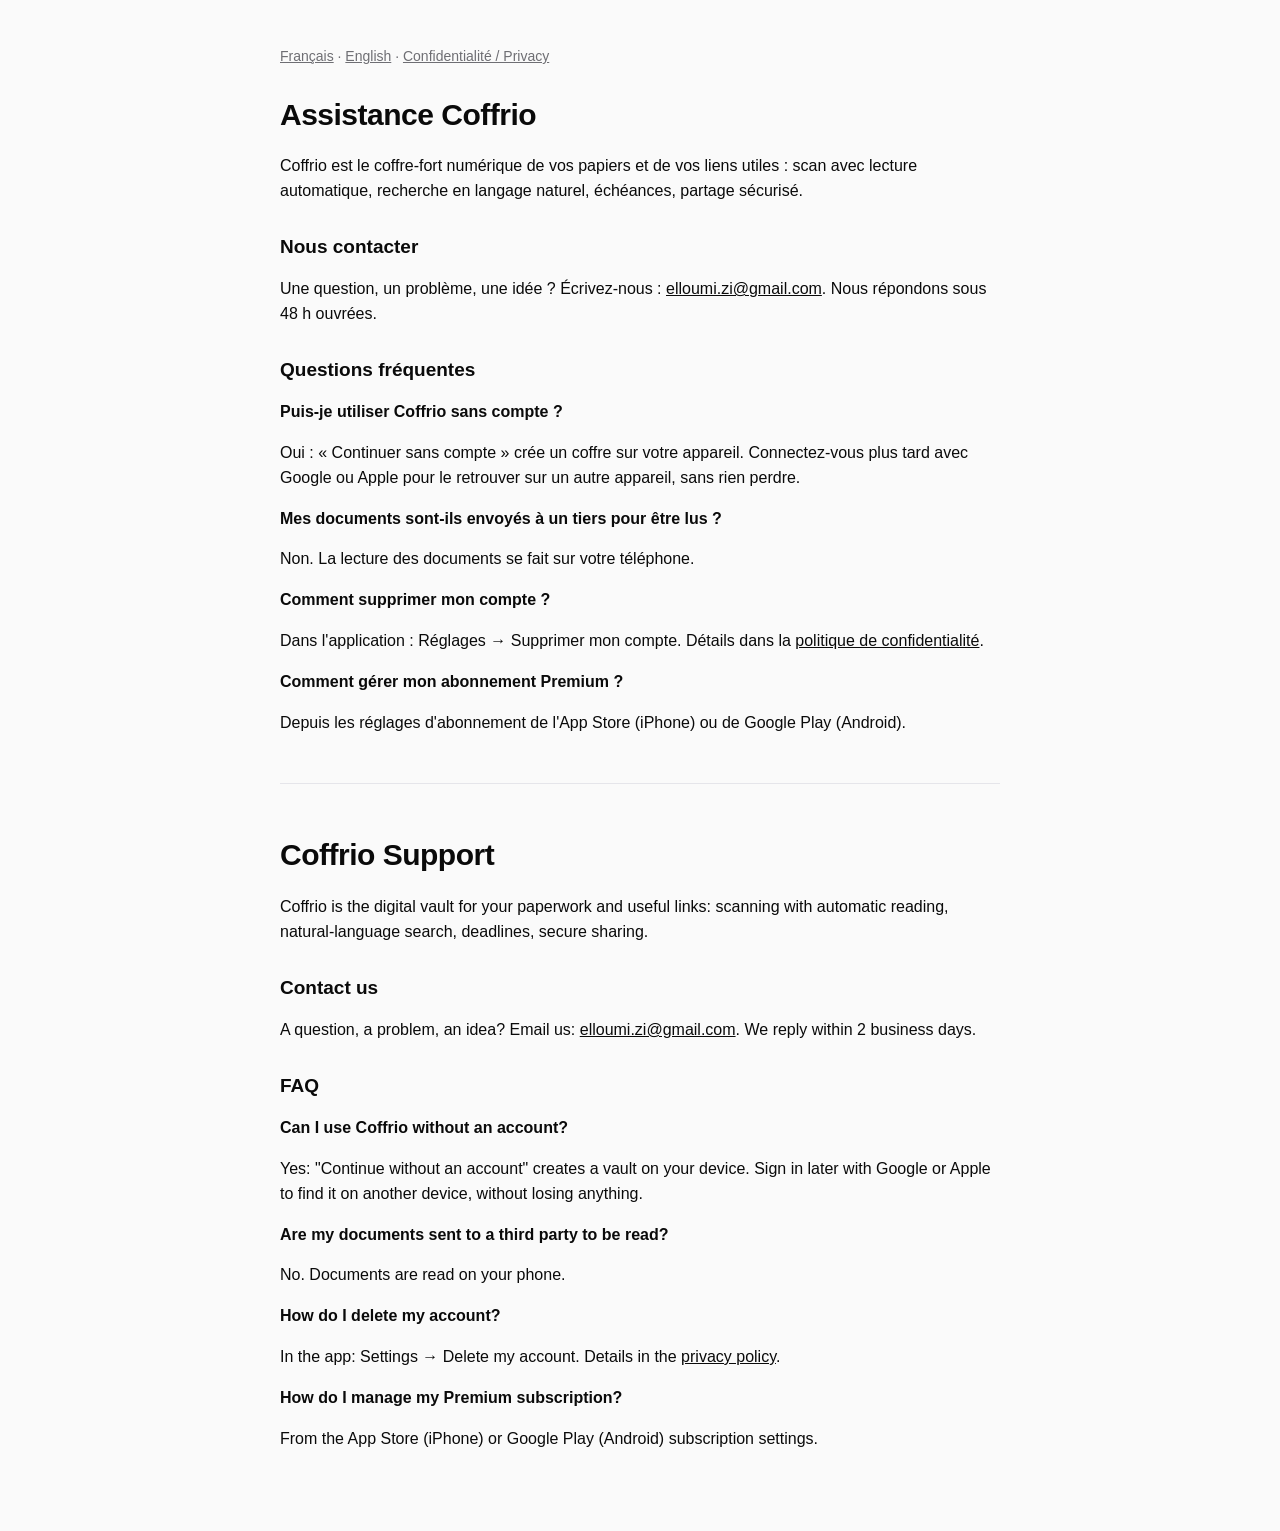
==== index.html @ 4273bc97 "Pages légales Coffrio : assistance et confidentialité (FR/EN) Co-Authored-By: Claude Opus 5 (1M cont" ====
<!doctype html>
<html lang="fr">
<head>
<meta charset="utf-8">
<meta name="viewport" content="width=device-width, initial-scale=1">
<title>Coffrio — Assistance / Support</title>
<link rel="stylesheet" href="style.css">
</head>
<body>
<main>
<p class="lang"><a href="#fr">Français</a> · <a href="#en">English</a> · <a href="privacy.html">Confidentialité / Privacy</a></p>

<section id="fr">
<h1>Assistance Coffrio</h1>
<p>Coffrio est le coffre-fort numérique de vos papiers et de vos liens utiles : scan avec lecture automatique, recherche en langage naturel, échéances, partage sécurisé.</p>

<h2>Nous contacter</h2>
<p>Une question, un problème, une idée ? Écrivez-nous : <a href="mailto:elloumi.zi@gmail.com?subject=Coffrio">elloumi.zi@gmail.com</a>. Nous répondons sous 48 h ouvrées.</p>

<h2>Questions fréquentes</h2>
<h3>Puis-je utiliser Coffrio sans compte ?</h3>
<p>Oui : « Continuer sans compte » crée un coffre sur votre appareil. Connectez-vous plus tard avec Google ou Apple pour le retrouver sur un autre appareil, sans rien perdre.</p>
<h3>Mes documents sont-ils envoyés à un tiers pour être lus ?</h3>
<p>Non. La lecture des documents se fait sur votre téléphone.</p>
<h3>Comment supprimer mon compte ?</h3>
<p>Dans l'application : Réglages → Supprimer mon compte. Détails dans la <a href="privacy.html#supprimer-compte">politique de confidentialité</a>.</p>
<h3>Comment gérer mon abonnement Premium ?</h3>
<p>Depuis les réglages d'abonnement de l'App Store (iPhone) ou de Google Play (Android).</p>
</section>

<hr>

<section id="en">
<h1>Coffrio Support</h1>
<p>Coffrio is the digital vault for your paperwork and useful links: scanning with automatic reading, natural-language search, deadlines, secure sharing.</p>

<h2>Contact us</h2>
<p>A question, a problem, an idea? Email us: <a href="mailto:elloumi.zi@gmail.com?subject=Coffrio">elloumi.zi@gmail.com</a>. We reply within 2 business days.</p>

<h2>FAQ</h2>
<h3>Can I use Coffrio without an account?</h3>
<p>Yes: "Continue without an account" creates a vault on your device. Sign in later with Google or Apple to find it on another device, without losing anything.</p>
<h3>Are my documents sent to a third party to be read?</h3>
<p>No. Documents are read on your phone.</p>
<h3>How do I delete my account?</h3>
<p>In the app: Settings → Delete my account. Details in the <a href="privacy.html#delete-account">privacy policy</a>.</p>
<h3>How do I manage my Premium subscription?</h3>
<p>From the App Store (iPhone) or Google Play (Android) subscription settings.</p>
</section>
</main>
</body>
</html>
---- style.css ----
:root { color-scheme: light dark; --bg: #FAFAFA; --text: #0A0A0A; --muted: #6E6E73; --line: #E5E5EA; }
@media (prefers-color-scheme: dark) { :root { --bg: #000; --text: #FFF; --muted: #8E8E93; --line: #38383A; } }
body { margin: 0; background: var(--bg); color: var(--text); font: 16px/1.55 -apple-system, BlinkMacSystemFont, "SF Pro Text", Inter, Roboto, sans-serif; }
main { max-width: 720px; margin: 0 auto; padding: 32px 16px 64px; }
h1 { font-size: 30px; letter-spacing: -0.5px; margin: 24px 0 4px; }
h2 { font-size: 19px; margin-top: 28px; }
h3 { font-size: 16px; margin-bottom: 4px; }
a { color: inherit; }
.muted, .lang { color: var(--muted); font-size: 14px; }
hr { border: 0; border-top: 0.5px solid var(--line); margin: 48px 0; }
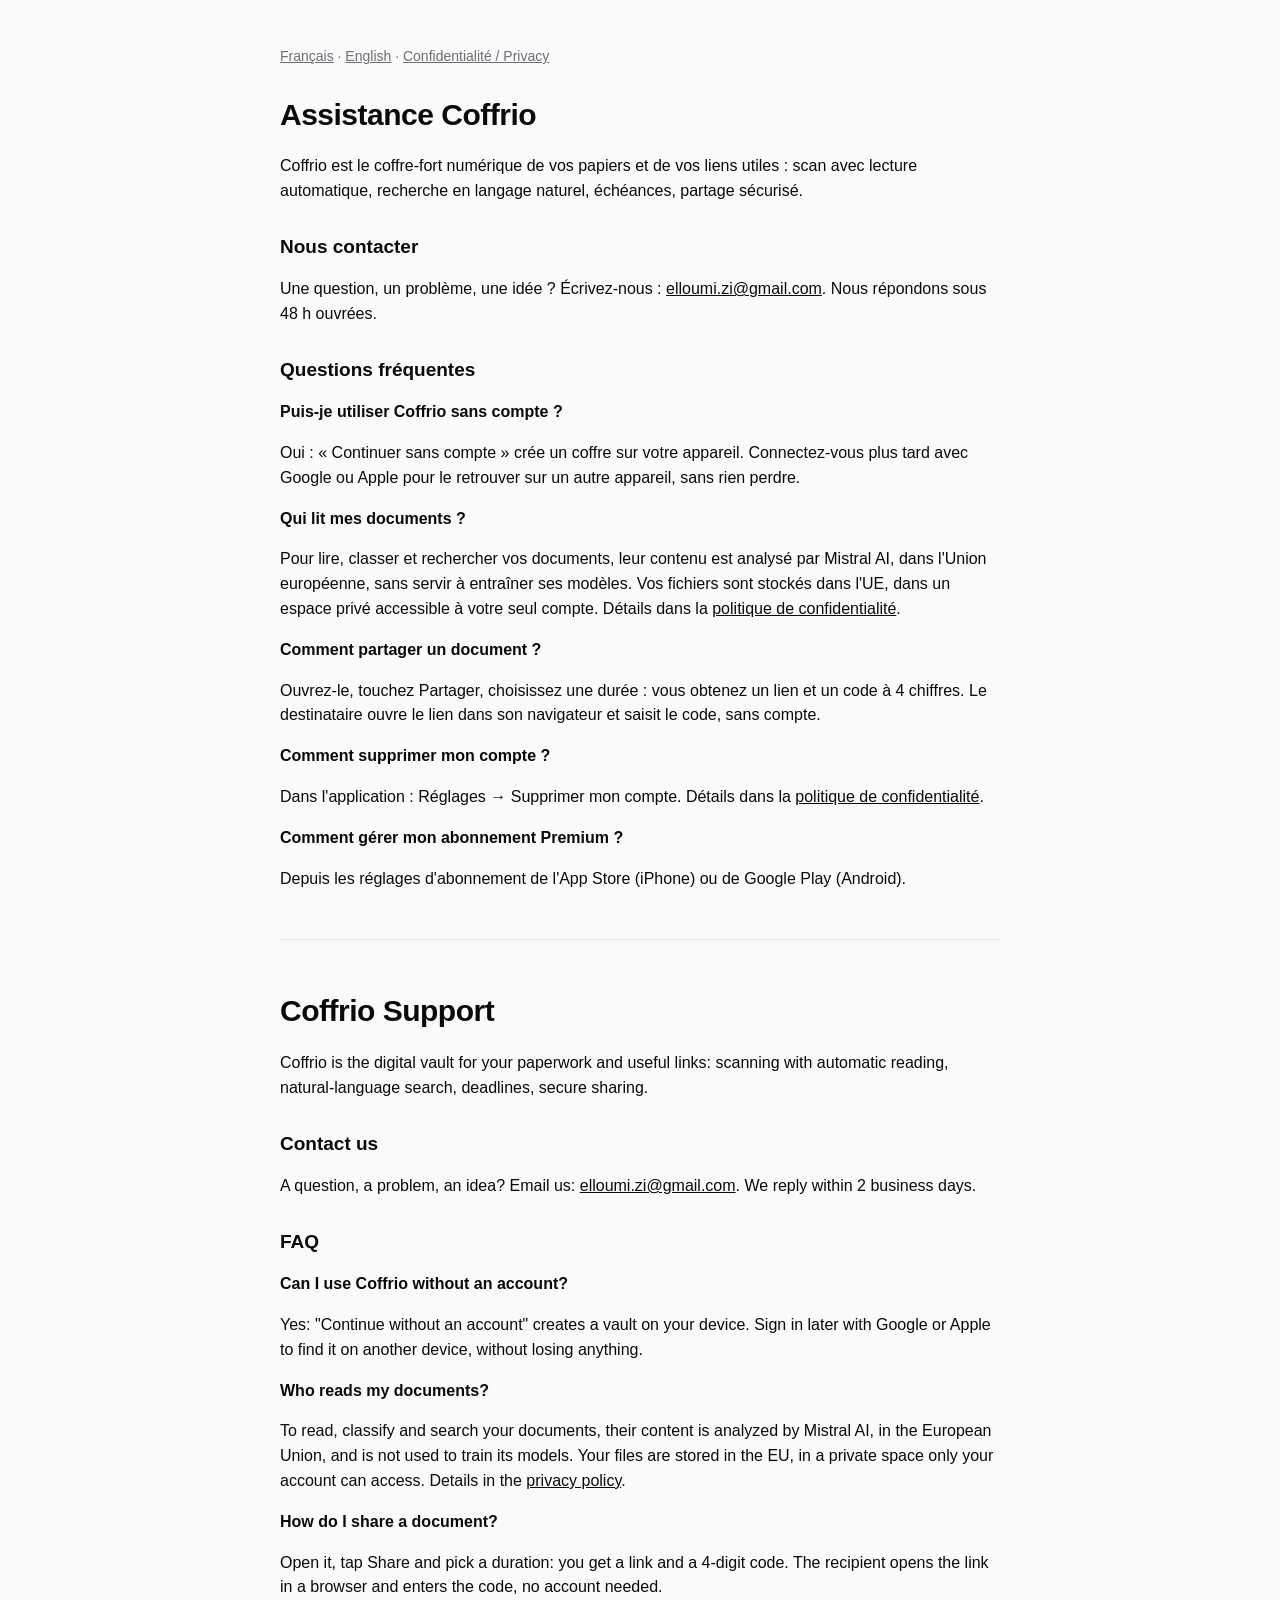
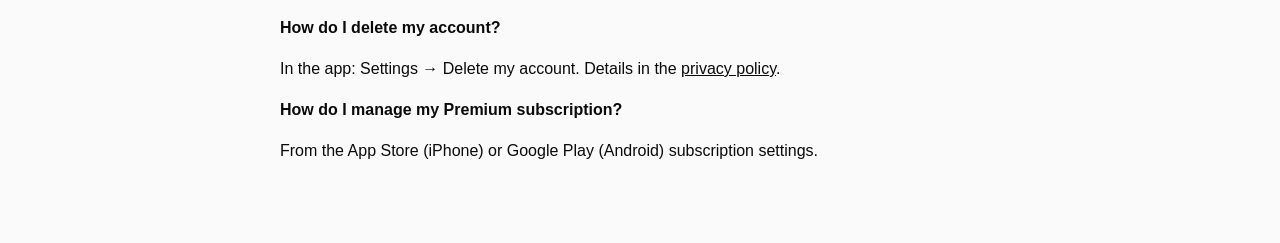
==== commit 0845052f: "Mistral AI (UE) comme sous-traitant d'analyse, page de partage sécurisé" ====
--- a/index.html
+++ b/index.html
@@ -20,8 +20,10 @@
 <h2>Questions fréquentes</h2>
 <h3>Puis-je utiliser Coffrio sans compte ?</h3>
 <p>Oui : « Continuer sans compte » crée un coffre sur votre appareil. Connectez-vous plus tard avec Google ou Apple pour le retrouver sur un autre appareil, sans rien perdre.</p>
-<h3>Mes documents sont-ils envoyés à un tiers pour être lus ?</h3>
-<p>Non. La lecture des documents se fait sur votre téléphone.</p>
+<h3>Qui lit mes documents ?</h3>
+<p>Pour lire, classer et rechercher vos documents, leur contenu est analysé par Mistral AI, dans l'Union européenne, sans servir à entraîner ses modèles. Vos fichiers sont stockés dans l'UE, dans un espace privé accessible à votre seul compte. Détails dans la <a href="privacy.html">politique de confidentialité</a>.</p>
+<h3>Comment partager un document ?</h3>
+<p>Ouvrez-le, touchez Partager, choisissez une durée : vous obtenez un lien et un code à 4 chiffres. Le destinataire ouvre le lien dans son navigateur et saisit le code, sans compte.</p>
 <h3>Comment supprimer mon compte ?</h3>
 <p>Dans l'application : Réglages → Supprimer mon compte. Détails dans la <a href="privacy.html#supprimer-compte">politique de confidentialité</a>.</p>
 <h3>Comment gérer mon abonnement Premium ?</h3>
@@ -40,8 +42,10 @@
 <h2>FAQ</h2>
 <h3>Can I use Coffrio without an account?</h3>
 <p>Yes: "Continue without an account" creates a vault on your device. Sign in later with Google or Apple to find it on another device, without losing anything.</p>
-<h3>Are my documents sent to a third party to be read?</h3>
-<p>No. Documents are read on your phone.</p>
+<h3>Who reads my documents?</h3>
+<p>To read, classify and search your documents, their content is analyzed by Mistral AI, in the European Union, and is not used to train its models. Your files are stored in the EU, in a private space only your account can access. Details in the <a href="privacy.html">privacy policy</a>.</p>
+<h3>How do I share a document?</h3>
+<p>Open it, tap Share and pick a duration: you get a link and a 4-digit code. The recipient opens the link in a browser and enters the code, no account needed.</p>
 <h3>How do I delete my account?</h3>
 <p>In the app: Settings → Delete my account. Details in the <a href="privacy.html#delete-account">privacy policy</a>.</p>
 <h3>How do I manage my Premium subscription?</h3>
